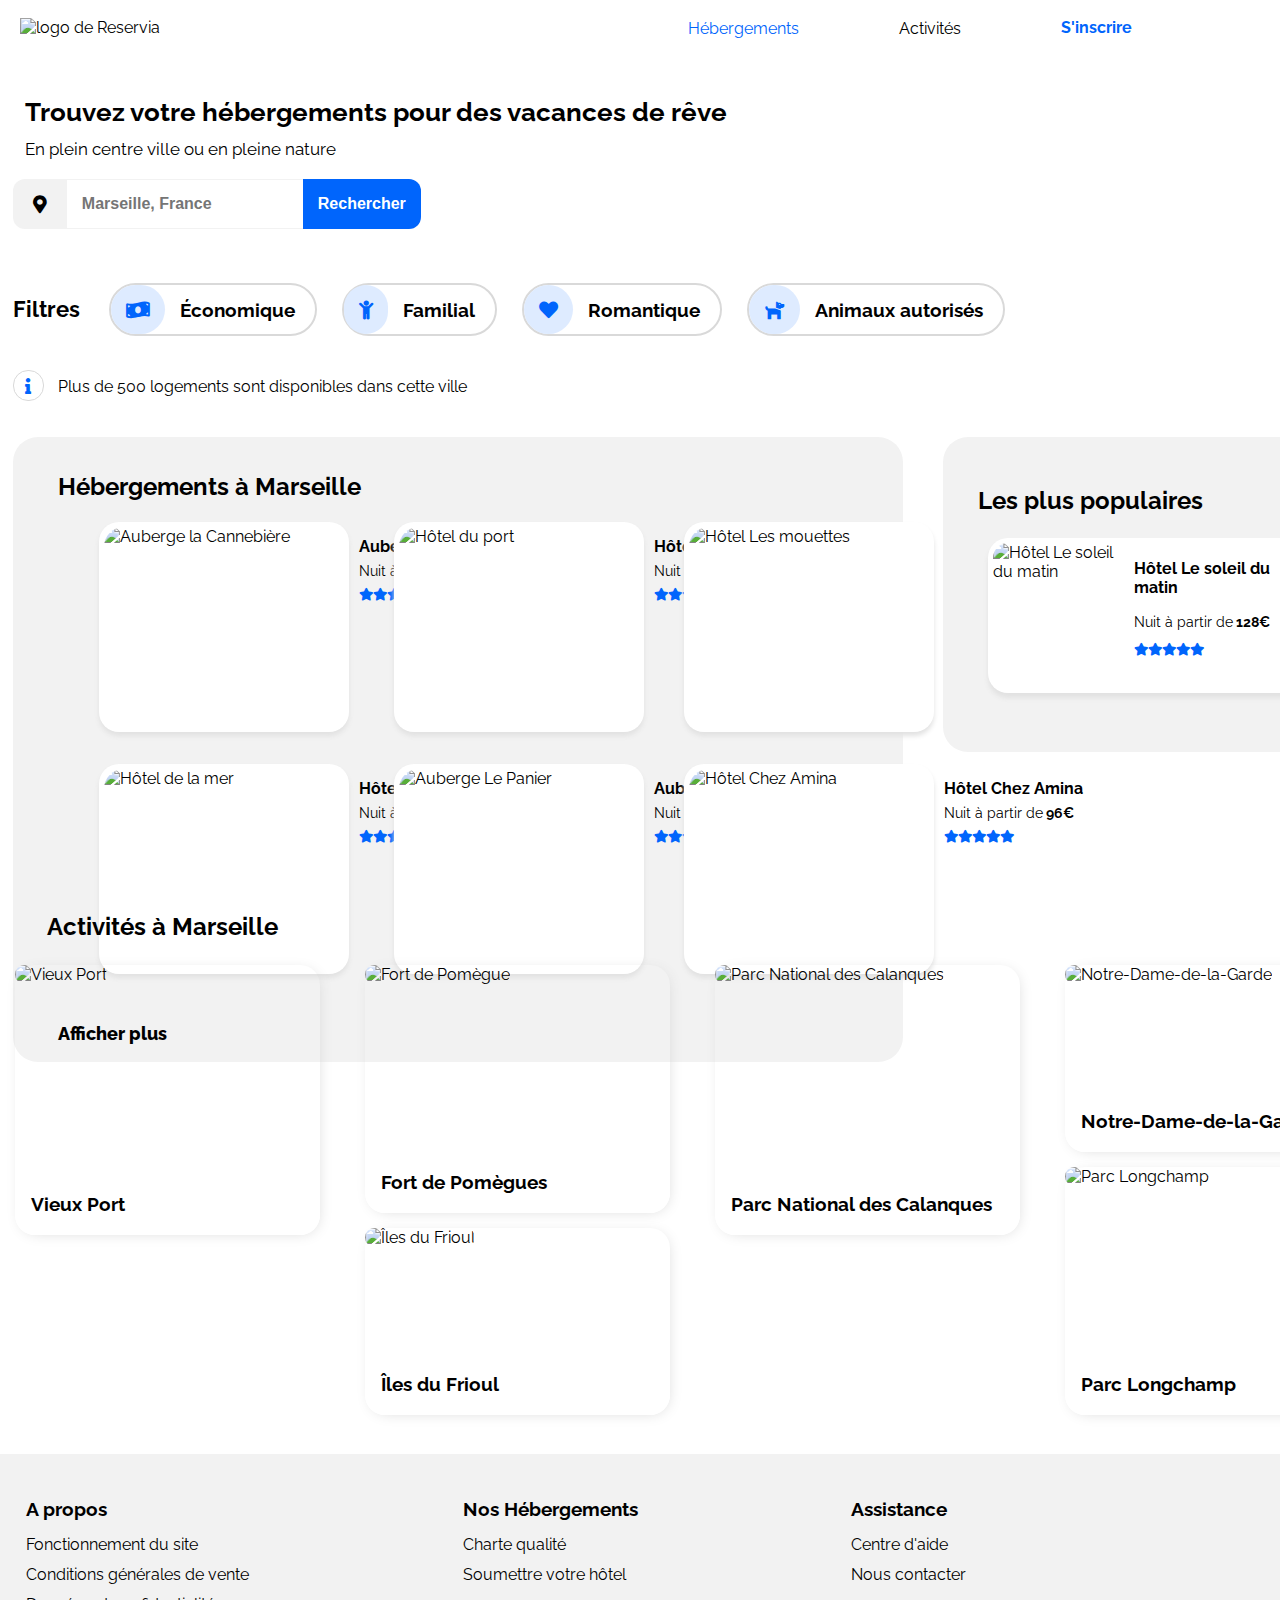
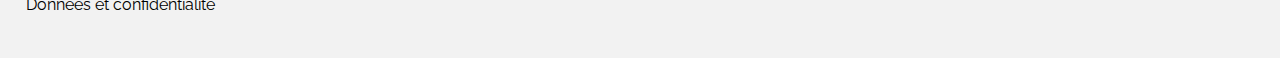
==== Index.html @ 490b12a8 "html_css_session" ====
<!DOCTYPE html>
<html lang="fr">

<head>
    <meta charset="UTF-8">
    <meta http-equiv="X-UA-Compatible" content="IE=edge">
    <meta name="viewport" content="width=device-width, initial-scale=1.0">
    <title>Reservia</title>

    <!-- Style CSS -->
    <link rel="stylesheet" href="https://cdnjs.cloudflare.com/ajax/libs/font-awesome/5.15.3/css/all.min.css">
    <link type="text/css" rel="stylesheet" href="styles.css">
    
    <!-- Fonts -->
    <link rel="preconnect" href="https://fonts.googleapis.com">
    <link href="https://fonts.googleapis.com/css2?family=Raleway:wght@400;500;600;700;800&display=swap" rel="stylesheet">

</head>

<body>
    <div class="container">

        <!-- Header -->
        <header>
            <nav class="navigation">
            <a href="index.html" id="logo"><img src="images/logo/Reservia.svg" alt="logo de Reservia" class="logo"></a>
                <ul>
                    <li class="nav_link active_link" id="nav_link_accomodation">
                        <div class="line_effect"></div>
                        <a href="#accomodation_marseille">Hébergements</a></li>
                    <li class="nav_link" id="nav_link_activities">
                        <div class="line_effect"></div>
                        <a href="#activities_marseille">Activités</a></li>
                    <li class="nav_link" id="nav_link_sign-up"><a href="#form">S'inscrire</a></li>
                </ul>

            </nav>
        </header>

        <!-- Section 1 Searching -->
        <main>
            <section class="hero">
                <header>
                    <h1 class="title_h1">Trouvez votre hébergements pour des vacances de rêve</h1>
                    <p class="subtitle">En plein centre ville ou en pleine nature</p>       <!-- Reservia motto -->
                </header>

                <form class="search_box">
                    <i class="fas fa-map-marker-alt" id="icon_location"></i>
                    <input type="text" placeholder="Marseille, France" class="search_bar">      <!-- location search -->
                    <button class="search_button" id="search_button">Rechercher</button>
                    <button class="search_button searchIcon fas fa-search" id="icon_glass"></button>
                </form>

                <section class="filters">
                    <h3 class="title_h3">Filtres</h3>
                    <ul class="filters_ul">
                        <li class="filters_button"><i class="fas fa-money-bill-wave icon_filter"></i> Économique</li>
                        <li class="filters_button"><i class="fas fa-child icon_filter"></i> Familial</li>           <!-- selection filters-->
                        <li class="filters_button"><i class="fas fa-heart icon_filter"></i> Romantique</li>
                        <li class="filters_button"><i class="fas fa-dog icon_filter"></i> Animaux autorisés</li>
                    </ul>
                </section>

                <footer class="info">
                    <i class="fas fa-info"></i>
                    <p>Plus de 500 logements sont disponibles dans cette ville</p>
                </footer>

            </section>


            <!-- Section 2 Accomodation -->
            <div class="blocs" id="blocs">
                <section class="bloc_accomodation" id="accomodation_marseille">
                    <h2 class="h2_housing_marseille">Hébergements à Marseille</h2>       <!-- bloc accomodation -->
                    <ul class="housing_marseille">

                        <li>
                            <a href="#hotel_1">
                                <figure class="items_marseille">
                                    <img src="images/hebergements/4_small/marcus-loke-WQJvWU_HZFo-unsplash.jpg" alt="Auberge la Cannebière" class="items_marseille_img" id="hotel_1">
                                    <figcaption class="items_text">
                                        <h3 class="hotel_name">Auberge la Cannebière</h3>                           <!-- hotel sample 1 -->
                                        <p class="hotel_price">Nuit à partir de<span class="price"> 25€</span></p>
                                        <p class="ratings">
                                            <i class="fas fa-star"></i>
                                            <i class="fas fa-star"></i>
                                            <i class="fas fa-star"></i>                                 <!-- rating stars-->
                                            <i class="fas fa-star"></i>
                                            <i class="fas fa-star icon_empty"></i>
                                        </p>
                                    </figcaption>
                                </figure>
                            </a>
                        </li>

                        <li>
                            <a href="#hotel_2">
                                <figure class="items_marseille">
                                    <img src="images/hebergements/4_small/fred-kleber-gTbaxaVLvsg-unsplash.jpg" alt="Hôtel du port" class="items_marseille_img" id="hotel_2">
                                    <figcaption class="items_text">
                                        <h3 class="hotel_name">Hôtel du port</h3>                           <!-- hotel sample 2 -->
                                        <p class="hotel_price">Nuit à partir de<span class="price"> 52€</span></p>
                                        <p class="ratings">
                                            <i class="fas fa-star"></i>
                                            <i class="fas fa-star"></i>
                                            <i class="fas fa-star"></i>                                 <!-- rating stars-->
                                            <i class="fas fa-star"></i>
                                            <i class="fas fa-star"></i>
                                        </p>
                                    </figcaption>
                                </figure>
                            </a>
                        </li>

                        <li>
                            <a href="#hotel_3">
                                <figure class="items_marseille">
                                    <img src="images/hebergements/4_small/reisetopia-B8WIgxA_PFU-unsplash.jpg" alt="Hôtel Les mouettes" class="items_marseille_img" id="hotel_3">
                                    <figcaption class="items_text">
                                        <h3 class="hotel_name">Hôtel Les mouettes</h3>                           <!-- hotel sample 3 -->
                                        <p class="hotel_price">Nuit à partir de<span class="price"> 76€</span></p>
                                        <p class="ratings">
                                            <i class="fas fa-star"></i>
                                            <i class="fas fa-star"></i>
                                            <i class="fas fa-star"></i>                                 <!-- rating stars-->
                                            <i class="fas fa-star"></i>
                                            <i class="fas fa-star icon_empty"></i>
                                        </p>
                                    </figcaption>
                                </figure>
                            </a>
                        </li>

                        <li>
                            <a href="#hotel_4">
                                <figure class="items_marseille">
                                    <img src="images/hebergements/4_small/annie-spratt-Eg1qcIitAuA-unsplash.jpg" alt="Hôtel de la mer" class="items_marseille_img" id="hotel_4">
                                    <figcaption class="items_text">
                                        <h3 class="hotel_name">Hôtel de la mer</h3>                           <!-- hotel sample 4 -->
                                        <p class="hotel_price">Nuit à partir de<span class="price"> 46€</span></p>
                                        <p class="ratings">
                                            <i class="fas fa-star"></i>
                                            <i class="fas fa-star"></i>
                                            <i class="fas fa-star"></i>                                 <!-- rating stars-->
                                            <i class="fas fa-star icon_empty"></i>
                                            <i class="fas fa-star icon_empty"></i>
                                        </p>
                                    </figcaption>
                                </figure>
                            </a>
                        </li>

                        <li>
                            <a href="#hotel_5">
                                <figure class="items_marseille">
                                    <img src="images/hebergements/4_small/nicate-lee-kT-ZyaiwBe0-unsplash.jpg" alt="Auberge Le Panier" class="items_marseille_img" id="hotel_5">
                                    <figcaption class="items_text">
                                        <h3 class="hotel_name">Auberge Le Panier</h3>                           <!-- hotel sample 5 -->
                                        <p class="hotel_price">Nuit à partir de<span class="price"> 23€</span></p>
                                        <p class="ratings">
                                            <i class="fas fa-star"></i>
                                            <i class="fas fa-star"></i>
                                            <i class="fas fa-star"></i>                                 <!-- rating stars-->
                                            <i class="fas fa-star"></i>
                                            <i class="fas fa-star icon_empty"></i>
                                        </p>
                                    </figcaption>
                                </figure>
                            </a>
                        </li>

                        <li>
                            <a href="#hotel_6">
                                <figure class="items_marseille">
                                    <img src="images/hebergements/4_small/febrian-zakaria-M6S1WvfW68A-unsplash.jpg" alt="Hôtel Chez Amina" class="items_marseille_img" id="hotel_6">
                                    <figcaption class="items_text">
                                        <h3 class="hotel_name">Hôtel Chez Amina</h3>                           <!-- hotel sample 6 -->
                                        <p class="hotel_price">Nuit à partir de<span class="price"> 96€</span></p>
                                        <p class="ratings">
                                            <i class="fas fa-star"></i>
                                            <i class="fas fa-star"></i>
                                            <i class="fas fa-star"></i>                                 <!-- rating stars-->
                                            <i class="fas fa-star"></i>
                                            <i class="fas fa-star"></i>
                                        </p>
                                    </figcaption>
                                </figure>
                            </a>
                        </li>
                    </ul>
                    <p class="show_more"><a href="#accomodations_page">Afficher plus</a></p>
                </section>

                <aside class="bloc_most_popular">
                    <section class="most-populars">
                    <header class="title-h2_icon">                          <!-- bloc most popular -->
                        <h2>Les plus populaires</h2>
                        <i class="fas fa-chart-line"></i>
                    </header>
                    <ul>
                        <li>
                            <a href="#">
                                <figure class="most_popular">
                                    <img src="images/hebergements/4_small/emile-guillemot-Bj_rcSC5XfE-unsplash.jpg" alt="Hôtel Le soleil du matin" class="most_popular_img">
                                    <figcaption>
                                        <h3 class="hotel_name">Hôtel Le soleil du matin</h3>                <!-- hotel popular 1 -->
                                        <p class="hotel_price">Nuit à partir de<span class="price"> 128€</span></p>
                                        <p class="ratings">
                                            <i class="fas fa-star"></i>
                                            <i class="fas fa-star"></i>
                                            <i class="fas fa-star"></i>                 <!-- rating stars-->
                                            <i class="fas fa-star"></i>
                                            <i class="fas fa-star"></i>
                                        </p>
                                    </figcaption>
                                </figure>
                            </a>
                        </li>

                        <li>
                            <a href="#">
                                <figure class="most_popular">
                                    <img src="images/hebergements/4_small/aw-creative-VGs8z60yT2c-unsplash.jpg" alt="Au coeur de l'eau Chambres d'hôtes" class="most_popular_img">
                                    <figcaption>
                                        <h3 class="hotel_name">Au coeur de l'eau<br>                        <!-- hotel popular 2 -->
                                        Chambres d'hôtes</h3>
                                        <p class="hotel_price">Nuit à partir de<span class="price"> 71€</span></p>
                                        <p class="ratings">
                                            <i class="fas fa-star"></i>
                                            <i class="fas fa-star"></i>
                                            <i class="fas fa-star"></i>                     <!-- rating stars-->
                                            <i class="fas fa-star"></i>
                                            <i class="fas fa-star icon_empty"></i>
                                        </p>
                                    </figcaption>
                                </figure>
                            </a>
                        </li>

                        <li>
                            <a href="#">
                                <figure class="most_popular">
                                    <img src="images/hebergements/4_small/febrian-zakaria-sjvU0THccQA-unsplash.jpg" alt="Hôtel Tout bleu et blanc" class="most_popular_img">
                                    <figcaption>
                                        <h3 class="hotel_name">Hôtel Tout Bleu et Blanc</h3>                       <!-- hotel popular 3 -->
                                        <p class="hotel_price">Nuit à partir de<span class="price"> 68€</span></p>
                                        <p class="ratings">
                                            <i class="fas fa-star"></i>
                                            <i class="fas fa-star"></i>
                                            <i class="fas fa-star"></i>                     <!-- rating stars-->
                                            <i class="fas fa-star"></i>
                                            <i class="fas fa-star icon_empty"></i>
                                        </p>
                                    </figcaption>
                                </figure>
                            </a>
                        </li>
                    </ul>
                </section>
                </aside>
            </div>


            <!-- Section 3 Activities -->

            <section class="activities_marseille" id="activities_marseille">
                <h2 class="title_h2" id="title_activities">Activités à Marseille</h2>               <!-- bloc activity -->
                <ul>

                    <li class="activity_1">
                        <a href="images/activites/1_xlarge/reno-laithienne-QUgJhdY5Fyk-unsplash.jpg">
                            <figure class="items_activity" id="activity">                                             <!-- Marseille activity 1-->
                                <img src="images/activites/3_medium/reno-laithienne-QUgJhdY5Fyk-unsplash.jpg" alt="Vieux Port" class="activity_img">
                                <figcaption>
                                    <h3 class="title_activity">Vieux Port</h3>
                                </figcaption>
                            </figure>
                        </a>
                    </li>

                    <li class="activity_2">
                        <a href="images/activites/1_xlarge/paul-hermann-QFTrLdQIRhI-unsplash.jpg">
                            <figure class="items_activity" id="activity">                                             <!-- Marseille activity 2-->
                                <img src="images/activites/4_small/paul-hermann-QFTrLdQIRhI-unsplash.jpg" alt="Fort de Pomègue" class="activity_img">
                                <figcaption>
                                    <h3 class="title_activity">Fort de Pomègues</h3>
                                </figcaption>
                            </figure>
                        </a>
                    </li>

                    <li class="activity_3">
                        <a href="images/activites/1_xlarge/kevin-hikari-rV_Qd1l-VXg-unsplash.jpg">
                            <figure class="items_activity" id="activity">                                             <!-- Marseille activity 3-->
                                <img src="images/activites/4_small/kevin-hikari-rV_Qd1l-VXg-unsplash.jpg" alt="Îles du Frioul" class="activity_img">
                                <figcaption>
                                    <h3 class="title_activity">Îles du Frioul</h3>
                                </figcaption>
                            </figure>
                        </a>
                    </li>

                    <li class="activity_4">
                        <a href="images/activites/1_xlarge/kilyan-sockalingum-NR8-cBCN3aI-unsplash.jpg">
                            <figure class="items_activity" id="activity">                                             <!-- Marseille activity 4-->
                                <img src="images/activites/3_medium/kilyan-sockalingum-NR8-cBCN3aI-unsplash.jpg" alt="Parc National des Calanques" class="activity_img">
                                <figcaption>
                                    <h3 class="title_activity">Parc National des Calanques</h3>
                                </figcaption>
                            </figure>
                        </a>
                    </li>

                    <li class="activity_5">
                        <a href="images/activites/1_xlarge/florian-wehde-xW9e8gdotxI-unsplash.jpg">
                            <figure class="items_activity" id="activity">                                             <!-- Marseille activity 5-->
                                <img src="images/activites/4_small/florian-wehde-xW9e8gdotxI-unsplash.jpg" alt="Notre-Dame-de-la-Garde" class="activity_img">
                                <figcaption>
                                    <h3 class="title_activity">Notre-Dame-de-la-Garde</h3>
                                </figcaption>
                            </figure>
                        </a>
                    </li>

                    <li class="activity_6">
                        <a href="images/activites/1_xlarge/lena-paulin-wH2-EJoDcV0-unsplash.jpg">
                            <figure class="items_activity" id="activity">                                             <!-- Marseille activity 6-->
                                <img src="images/activites/4_small/lena-paulin-wH2-EJoDcV0-unsplash.jpg" alt="Parc Longchamp" class="activity_img">
                                <figcaption>
                                    <h3 class="title_activity">Parc Longchamp</h3>
                                </figcaption>
                            </figure>
                        </a>
                    </li>
                </ul>
            </section>
        </main>
    </div>

    <!-- Footer -->
    <footer class="footer">
        <div class="bloc_footer">
            <section class="about">
                <h3>A propos</h3>
                <p><a href="#" class="foot_link">Fonctionnement du site</a></p>
                <p><a href="#" class="foot_link">Conditions générales de vente</a></p>
                <p><a href="#" class="foot_link">Données et confidentialité</a></p>
            </section>

            <section class="housings">
                <h3>Nos Hébergements</h3>
                <p><a href="#" class="foot_link">Charte qualité</a></p>
                <p><a href="#" class="foot_link">Soumettre votre hôtel</a></p>
            </section>

            <section class="assistance">
                <h3>Assistance</h3>
                <p><a href="#" class="foot_link">Centre d'aide</a></p>
                <p><a href="#" class="foot_link">Nous contacter</a></p>
            </section>
        </div>
    </footer>
</body>

</html>
---- styles.css ----
/* Main element */ 
@import "media-queries.css";

body{
    font-family: 'Raleway', sans-serif;
    margin: 0;
    text-align: left;
    width: 100vw;
    height: 100vh;
    display: flex;
    flex-direction: column;
}

.container{
    min-width: (98%, 1440px);
    margin: auto;
}

.header .main{
    padding: 1rem 0;
}

a{
    text-decoration: none;
    color: initial;
}

h1 h2 h3{
    font-family: 'Raleway', sans-serif;
    font-weight: bold;
}

ul{
    list-style-type: none;
}

.fas{
    color: #0065fc;
}

.icon_empty{
    color: #d9d9d9;
}

.price{
    font-weight: 700;
}

#icon_glass{
    display: none;
}

/* Header */
header{
    width: 98%;
    max-width: 1440px;
    min-width: 375px;
    margin: auto;
}
.navigation{
    display: grid;
    justify-content: center;
    align-items: center;
    grid-template-columns: 10fr 1fr 1fr 1fr;
    grid-template-areas: "logo accomodation activities sign-up";
}
#logo{
    margin-left: -20px;
}

.navigation ul{
    display: flex;
    justify-content: center;
    align-items: center;
    flex-direction: row;
}

.nav_link .line_effect{
    width: 100%;
    height: 3px;
    background: white;
}
  
ul #nav_link_accomodation > .line_effect {
    color: #0065fc;
}
  
.nav_link #nav_link_activities:hover > .line-effect {
    background: #0065fc;
}

#nav_link_sign-up a {
    color: #0065fc;
}
.navigation a {
    color: black;
    text-decoration: none;
    padding: 15px;
    margin-left: 70px;
}

.navigation a:visited {
    color: #0065fc;
}

.navigation img{
    grid-area: logo;
}
.nav_link a:hover{
    border-top: 3px solid #0065fc;
}

.nav_link #nav_link_accomodation{
    grid-area: accomodation;
}

#nav_link_accomodation a{
    color: #0065fc;
}
.navigation #nav_link_activities{
    grid-area: activities;
}

#nav_link_activities a{
    color: black;
}
#nav_link_activities a:hover{
    color: #0065fc;
}

#nav_link_sign-up{
    grid-area: sign-up;
    color: #0065fc;
    font-weight: 700;
}

.navigation .active_link{
    color: #0065fc;
}

/*-- Section 1 --*/

.title_h1{
    font-size: 26px;
    margin-left: auto;
    margin-top: 3.5%;
    margin-bottom: -5px;
}

.subtitle{
    font-size: 17px;
    margin-bottom: 20px;
}

/*----- Search line -----*/
.search_box{
    display: inline-flex;
    flex-direction: row;
    text-align: center;
    margin-bottom: 28px;
}

#icon_location{
    display: flex;
    align-items: center;
    height: auto;
    background-color: #f2f2f2;
    border-radius: 12px 0 0 12px;
}

.fa-map-marker-alt{
    font-size: 18px;
    padding-left: 20px;
    padding-right: 20px;
    color: #000;
}

.search_box{
    height: 50px;
    width: 250px;
    border: none;
}

.search_bar{
    border: none;
    padding-left: 15px;
    font-size: 16px;
    font-weight: 600;
    border-top: solid 1px #f2f2f2;
    border-bottom: solid 1px #f2f2f2;
}

#search_button{
    border: none;
    border-radius: 0 12px 12px 0;
    background-color: #0065fc;
    color: white;
    font-weight: 700;
    font-size: 16px;
    padding: 15px;
    cursor: pointer;
}

#search_button:hover{
    background-color: #002e74;
    transition: 0.2s;
}

/*----- Filter line -----*/
.filters h3{
    font-size: 22px;
    display: inline;
}

.filters_ul{
    display: inline-flex;
    flex-flow: row wrap;
    padding: 0;
    list-style-type: none;
}

.filters ul li{
    display: inline-flex;
    margin-left: 25px;
    font-size: 19px;
    font-weight: 700;
    align-items: center;
    border: solid 2px #d9d9d9;
    padding: 0 20px 0 0;
    margin-top: 10px;
    border-radius: 100px;
}

.filters ul li:hover {
    cursor: pointer;
    background: #0065fc;
    color: white;
    transition: 0.50s ease-out;
}

.icon_filter{
    background: #deebff;
    color: #0065fc;
    padding: 15px;
    border-radius: 200px;
    margin-right: 15px;
}

/*----- Info line -----*/
.info{
    margin-top: 9px;
}

.fa-info{
    background: white;
    color: #0065fc;
    size: 3px;
    padding: 7px; 
    text-align: center; 
    border: solid 1px #d9d9d9;   
    width: 15px;
    height: 15px;
    border-radius: 15px;   
}

.info p{
    display: inline-flex;
    margin-left: 10px;
}

/*-- Section 2 --*/
.blocs{
    display: inline-flex;
    margin-top: 25px;
    max-width: 1440px;
}

/*----- Accomodation -----*/

.bloc_accomodation{
    display: grid;
    background: #f2f2f2;
    border-radius: 25px;
    padding: 0 5px;
    width: 880px;
    min-width: 375px;
    height: 625px;
    
}

.bloc_accomodation .h2_housing_marseille{
    display: inline-flex;
    width: 100%;
    padding-top: 15px;
    margin-left: 40px;
}

.housing_marseille{
    width: 880px;
    display: grid;
    grid-template-columns: 295px 290px 295px;
    grid-template-rows: 1fr 1fr;
    align-items: center;
    margin-top: -15px;
}

.items_marseille{
    display: flex;
    flex-direction: column;
    border: solid 5px transparent;
    border-radius: 20px;
    background: white;
    box-shadow: 0px 4px 5px 0 #e2e2e2;
    width: 240px;
    height: 200px; 
    margin-left: -15px; 
}

.items_marseille:hover{
    cursor: pointer;
    transform: scale(1.02);
    transition: ease 0.3s;
}

.items_marseille > .items_marseille_img{
    width: 240px;
    height: 115px;
    background-size: 100% 100%;
    border-radius: 20px 20px 0 0;
}

.items_marseille img{
    width: 100%;
    height: 115px;
    background-size: 100% 100%;
    border-radius: 20px 20px 0 0;
    object-fit: cover;
}
.items_text{
    line-height: 8px;
    padding-left: 15px;
    padding-bottom: 8px;
}
.hotel_name{
    font-size: 1.0em;
}

.hotel_price{
    font-size: 0.9em;
}

.ratings{
    display: flex;
    font-size: 80%;
}

.show_more{
    font-size: 1.1em;
    font-weight: 800;
    padding-left: 40px;
}

/*----- Most popular -----*/
.bloc_most_popular{
    background: #f2f2f2;
    border-radius: 25px;
    display: flex;
    justify-content: center;
    flex-direction: column;
    padding: 0 15px; 
    width: 425px;
    min-width: 370px;
    height: 625px;
    margin-left: 40px;
}
.bloc_most_popular .title-h2_icon{
    display: inline-flex;
    align-items: center;
    justify-content: space-between;
    width: 90%;
    margin-left: 20px;
    margin-top: 25px;
    line-height: 2px;
}

.fa-chart-line{
    color: black;
    font-size: 140%;
    display: inline-flex;

}
.most-populars{
    display: flex;
    flex-direction: column;
    justify-content: space-evenly;
}

.most_popular{
    display: inline-flex;
    flex-direction: row;
    align-content: center;
    border: solid 5px transparent;
    border-radius: 20px;
    background: white;
    width: 345px;
    height: 145px;
    box-shadow: 0px 5px 5px 0 #e2e2e2;
    margin: auto 25px 25px -10px;
}

.most_popular:hover{
    cursor: pointer;
    transform: scale(1.02);
    transition: ease 0.3s;
}

.most_popular > .most_popular_img{
    width: 128px;
    height: 145px;
    background-size: 100% 100%;
    border-radius: 15px 0 0 15px;
}

.most_popular img{
    width: 100%;
    height: 135px;
    background-size: 100% 100%;
    border-radius: 15px 0 0 15px;
    object-fit: cover;
}

.most_popular p{
    margin-left: 15px; 
}

.most_popular h3{
    padding-left: 15px;
    margin-right: 22px;
}


/*-- Activities --*/
.activities_marseille .title_h2{
    margin-top: 50px;
    margin-bottom: 8px;
}
.activities_marseille ul{
    display: grid;
    justify-content: center;
    width: 1340px;
    height: 450px;
    margin-bottom: 55px;
    margin-top: 8px;
    margin-left: -55px;
    grid-template-columns: repeat(4, 25%);
    grid-template-rows: 3fr 0.3fr 0.3fr 0.3fr 0.3fr 3fr;
    grid-gap: 15px;
    grid-template-areas: 
    "activity_1 activity_2 activity_4 activity_5"
    "activity_1 activity_2 activity_4 activity_5"
    "activity_1 activity_2 activity_4 activity_6"
    "activity_1 activity_2 activity_4 activity_6"
    "activity_1 activity_3 activity_4 activity_6"
    "activity_1 activity_3 activity_4 activity_6";
}

.activities_marseille .items_activity{
    position: relative;
    width: 305px;
    height: 100%;
    border-radius: 20px;
    box-shadow: 2px 2px 15px -5px lightgrey;
}

.activities_marseille .items_activity:hover {
    cursor: pointer;
    transform: scale(1.05);
    transition: ease 0.5s;
}
  
.activity_img{
    object-fit: cover;
    width: 100%;
    height: 95%;
    border-radius: 20px;
    margin: 0;
    
}

.title_activity{
    position: absolute;
    width: 95%;
    font-size: 1.0;
    background-color: white;
    border-radius: 0 0 20px 20px;
    padding: 20px 0 20px 5%;
    margin: 0;
    bottom: 0;
}

.activity_1 {
    grid-area: activity_1;
  }
.activity_2 {
    grid-area: activity_2;  
  }
.activity_3 {
    grid-area: activity_3;
  }
.activity_4 {
    grid-area: activity_4;
  }
.activity_5 {
    grid-area: activity_5;
  }
.activity_6 {
    grid-area: activity_6;
  }
  

/*-- Footer --*/
.footer{
    display: flex;
    justify-content: center;
    align-items: center;
    background: #f2f2f2;
    width: 100%;
}

.bloc_footer{
    display: flex;
    justify-content: space-between;
    width: 100%;
    max-width: 1440px;
    margin-top: 25px;
    margin-bottom: 30px;
}

.foot_link:hover{
    text-decoration: underline;
}

.bloc_footer p{
    line-height: 14px;
}

.about .housings .assistance{
    display: flex;
    flex-flow: column wrap;
}

.assistance{
    margin-right: 25%;
}
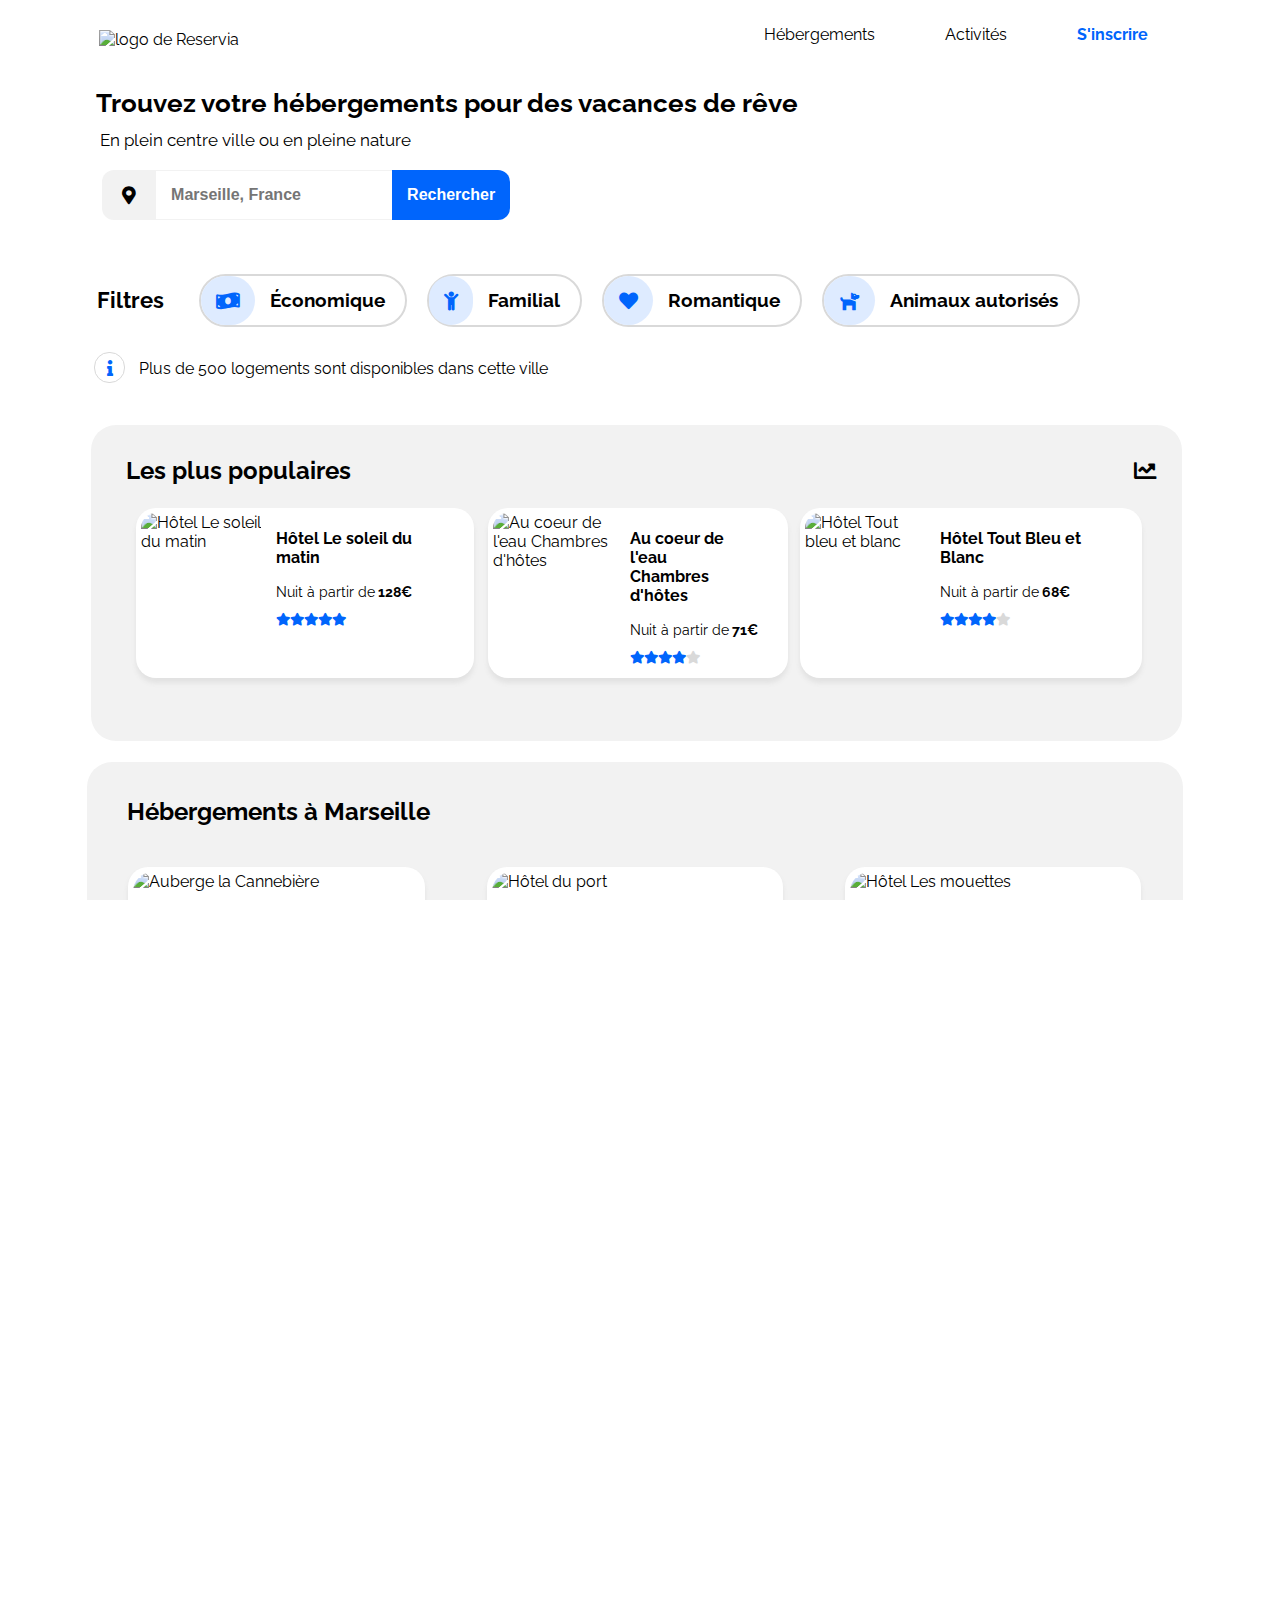
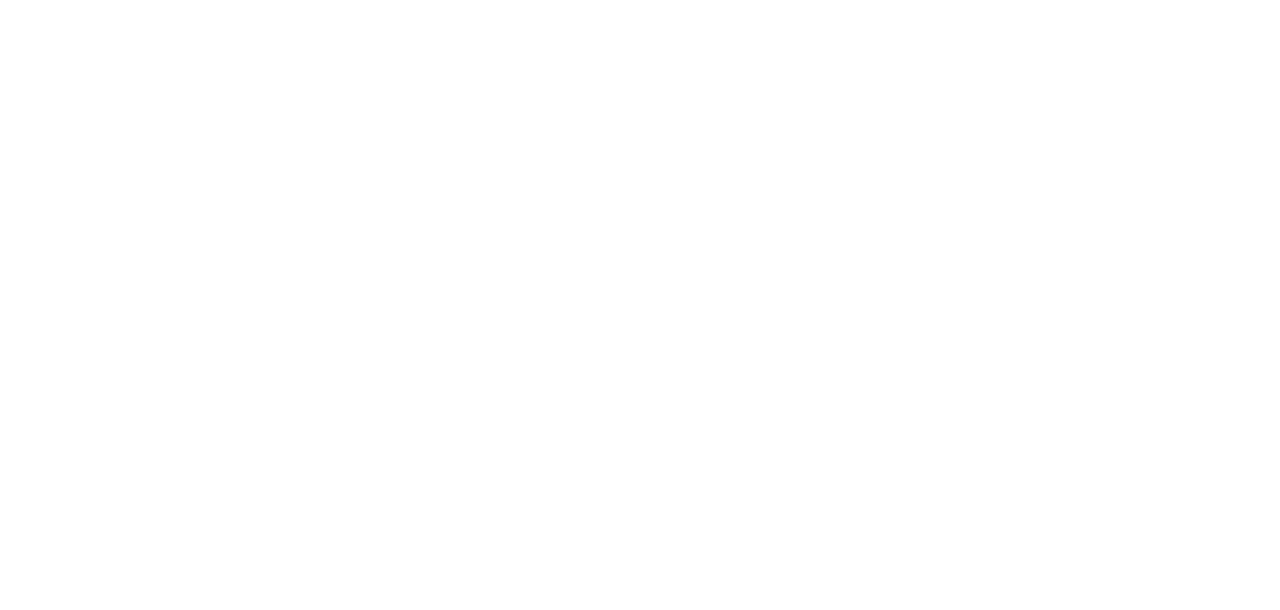
==== commit 808ace8b: "html+css_media-queries_375px" ====
--- a/Index.html
+++ b/Index.html
@@ -10,6 +10,7 @@
     <!-- Style CSS -->
     <link rel="stylesheet" href="https://cdnjs.cloudflare.com/ajax/libs/font-awesome/5.15.3/css/all.min.css">
     <link type="text/css" rel="stylesheet" href="styles.css">
+
     
     <!-- Fonts -->
     <link rel="preconnect" href="https://fonts.googleapis.com">
@@ -23,17 +24,10 @@
         <!-- Header -->
         <header>
             <nav class="navigation">
-            <a href="index.html" id="logo"><img src="images/logo/Reservia.svg" alt="logo de Reservia" class="logo"></a>
-                <ul>
-                    <li class="nav_link active_link" id="nav_link_accomodation">
-                        <div class="line_effect"></div>
-                        <a href="#accomodation_marseille">Hébergements</a></li>
-                    <li class="nav_link" id="nav_link_activities">
-                        <div class="line_effect"></div>
-                        <a href="#activities_marseille">Activités</a></li>
-                    <li class="nav_link" id="nav_link_sign-up"><a href="#form">S'inscrire</a></li>
-                </ul>
-
+                <a href="index.html" id="logo"><img src="images/logo/Reservia.svg" alt="logo de Reservia" class="logo"></a>
+                <div class="nav_link active_link" id="nav_link_accomodation"><a href="#accomodation_marseille">Hébergements</a></div>
+                <div class="nav_link" id="nav_link_activities"><a href="#activities_marseille">Activités</a></div>
+                <div class="nav_link" id="nav_link_sign-up"><a href="#form">S'inscrire</a></div>       
             </nav>
         </header>
 
@@ -199,7 +193,7 @@
                         <h2>Les plus populaires</h2>
                         <i class="fas fa-chart-line"></i>
                     </header>
-                    <ul>
+                    <ul class="most_pop">
                         <li>
                             <a href="#">
                                 <figure class="most_popular">
@@ -271,7 +265,7 @@
 
                     <li class="activity_1">
                         <a href="images/activites/1_xlarge/reno-laithienne-QUgJhdY5Fyk-unsplash.jpg">
-                            <figure class="items_activity" id="activity">                                             <!-- Marseille activity 1-->
+                            <figure class="items_activity">                                             <!-- Marseille activity 1-->
                                 <img src="images/activites/3_medium/reno-laithienne-QUgJhdY5Fyk-unsplash.jpg" alt="Vieux Port" class="activity_img">
                                 <figcaption>
                                     <h3 class="title_activity">Vieux Port</h3>
@@ -282,7 +276,7 @@
 
                     <li class="activity_2">
                         <a href="images/activites/1_xlarge/paul-hermann-QFTrLdQIRhI-unsplash.jpg">
-                            <figure class="items_activity" id="activity">                                             <!-- Marseille activity 2-->
+                            <figure class="items_activity">                                             <!-- Marseille activity 2-->
                                 <img src="images/activites/4_small/paul-hermann-QFTrLdQIRhI-unsplash.jpg" alt="Fort de Pomègue" class="activity_img">
                                 <figcaption>
                                     <h3 class="title_activity">Fort de Pomègues</h3>
@@ -293,7 +287,7 @@
 
                     <li class="activity_3">
                         <a href="images/activites/1_xlarge/kevin-hikari-rV_Qd1l-VXg-unsplash.jpg">
-                            <figure class="items_activity" id="activity">                                             <!-- Marseille activity 3-->
+                            <figure class="items_activity">                                             <!-- Marseille activity 3-->
                                 <img src="images/activites/4_small/kevin-hikari-rV_Qd1l-VXg-unsplash.jpg" alt="Îles du Frioul" class="activity_img">
                                 <figcaption>
                                     <h3 class="title_activity">Îles du Frioul</h3>
@@ -304,7 +298,7 @@
 
                     <li class="activity_4">
                         <a href="images/activites/1_xlarge/kilyan-sockalingum-NR8-cBCN3aI-unsplash.jpg">
-                            <figure class="items_activity" id="activity">                                             <!-- Marseille activity 4-->
+                            <figure class="items_activity">                                             <!-- Marseille activity 4-->
                                 <img src="images/activites/3_medium/kilyan-sockalingum-NR8-cBCN3aI-unsplash.jpg" alt="Parc National des Calanques" class="activity_img">
                                 <figcaption>
                                     <h3 class="title_activity">Parc National des Calanques</h3>
@@ -315,7 +309,7 @@
 
                     <li class="activity_5">
                         <a href="images/activites/1_xlarge/florian-wehde-xW9e8gdotxI-unsplash.jpg">
-                            <figure class="items_activity" id="activity">                                             <!-- Marseille activity 5-->
+                            <figure class="items_activity">                                             <!-- Marseille activity 5-->
                                 <img src="images/activites/4_small/florian-wehde-xW9e8gdotxI-unsplash.jpg" alt="Notre-Dame-de-la-Garde" class="activity_img">
                                 <figcaption>
                                     <h3 class="title_activity">Notre-Dame-de-la-Garde</h3>
@@ -326,7 +320,7 @@
 
                     <li class="activity_6">
                         <a href="images/activites/1_xlarge/lena-paulin-wH2-EJoDcV0-unsplash.jpg">
-                            <figure class="items_activity" id="activity">                                             <!-- Marseille activity 6-->
+                            <figure class="items_activity">                                             <!-- Marseille activity 6-->
                                 <img src="images/activites/4_small/lena-paulin-wH2-EJoDcV0-unsplash.jpg" alt="Parc Longchamp" class="activity_img">
                                 <figcaption>
                                     <h3 class="title_activity">Parc Longchamp</h3>
--- a/styles.css
+++ b/styles.css
@@ -1,23 +1,21 @@
 /* Main element */ 
-@import "media-queries.css";
-
 body{
     font-family: 'Raleway', sans-serif;
-    margin: 0;
+    margin:  0;
+    padding: 0;
     text-align: left;
     width: 100vw;
     height: 100vh;
     display: flex;
     flex-direction: column;
 }
+html, body {
+    max-width: 100%;
+    overflow-x: hidden;
+}
 
 .container{
-    min-width: (98%, 1440px);
     margin: auto;
-}
-
-.header .main{
-    padding: 1rem 0;
 }
 
 a{
@@ -30,7 +28,7 @@
     font-weight: bold;
 }
 
-ul{
+ul {
     list-style-type: none;
 }
 
@@ -55,83 +53,70 @@
     width: 98%;
     max-width: 1440px;
     min-width: 375px;
-    margin: auto;
-}
+    margin: auto auto auto 1.5em;
+}
+
 .navigation{
-    display: grid;
-    justify-content: center;
+    display: flex;
+    justify-content: space-between;
     align-items: center;
-    grid-template-columns: 10fr 1fr 1fr 1fr;
-    grid-template-areas: "logo accomodation activities sign-up";
-}
+}
+
+.navigation #nav_link_sign-up{
+    color: #0065fc;
+    font-weight: 700;
+}
+
 #logo{
-    margin-left: -20px;
-}
-
-.navigation ul{
     display: flex;
-    justify-content: center;
-    align-items: center;
-    flex-direction: row;
-}
-
-.nav_link .line_effect{
+    width: 65%;
+    margin-left: -3%; 
+    padding-top: 30px; 
+    padding-bottom: 0;
+}
+.nav_link{
+    padding-top: 20px;
+}
+.nav_link a{
     width: 100%;
     height: 3px;
     background: white;
 }
   
-ul #nav_link_accomodation > .line_effect {
+#nav_link_accomodation{
     color: #0065fc;
 }
   
-.nav_link #nav_link_activities:hover > .line-effect {
+.nav_link #nav_link_activities:hover{
     background: #0065fc;
 }
 
 #nav_link_sign-up a {
     color: #0065fc;
+    border: none;
 }
 .navigation a {
     color: black;
     text-decoration: none;
-    padding: 15px;
-    margin-left: 70px;
-}
-
+    padding: 35px;
+   
+}
+.navigation #nav_link_accomodation a:hover, #nav_link_activities a:hover{
+    color: #0065fc;
+}
 .navigation a:visited {
     color: #0065fc;
 }
 
-.navigation img{
-    grid-area: logo;
-}
 .nav_link a:hover{
     border-top: 3px solid #0065fc;
 }
 
-.nav_link #nav_link_accomodation{
-    grid-area: accomodation;
-}
-
-#nav_link_accomodation a{
+#nav_link_activities, #nav_link_accomodation a{
+    color: black;
+}
+#nav_link_activities #nav_link_accomodation a:hover{
     color: #0065fc;
-}
-.navigation #nav_link_activities{
-    grid-area: activities;
-}
-
-#nav_link_activities a{
-    color: black;
-}
-#nav_link_activities a:hover{
-    color: #0065fc;
-}
-
-#nav_link_sign-up{
-    grid-area: sign-up;
-    color: #0065fc;
-    font-weight: 700;
 }
 
 .navigation .active_link{
@@ -142,7 +127,7 @@
 
 .title_h1{
     font-size: 26px;
-    margin-left: auto;
+    margin-left: -0.5em;
     margin-top: 3.5%;
     margin-bottom: -5px;
 }
@@ -150,6 +135,7 @@
 .subtitle{
     font-size: 17px;
     margin-bottom: 20px;
+    margin-left: -0.5em;
 }
 
 /*----- Search line -----*/
@@ -157,7 +143,8 @@
     display: inline-flex;
     flex-direction: row;
     text-align: center;
-    margin-bottom: 28px;
+    margin: auto 0 28px 1em;
+
 }
 
 #icon_location{
@@ -210,18 +197,19 @@
 .filters h3{
     font-size: 22px;
     display: inline;
+    margin-left: 0.5em;
 }
 
 .filters_ul{
     display: inline-flex;
     flex-flow: row wrap;
-    padding: 0;
+    padding-left: 0.7em;
     list-style-type: none;
 }
 
 .filters ul li{
     display: inline-flex;
-    margin-left: 25px;
+    margin-left: 20px;
     font-size: 19px;
     font-weight: 700;
     align-items: center;
@@ -248,7 +236,7 @@
 
 /*----- Info line -----*/
 .info{
-    margin-top: 9px;
+    margin: 9px 0 0 0.5em;
 }
 
 .fa-info{
@@ -264,7 +252,7 @@
 }
 
 .info p{
-    display: inline-flex;
+    display: inline;
     margin-left: 10px;
 }
 
@@ -281,8 +269,7 @@
     display: grid;
     background: #f2f2f2;
     border-radius: 25px;
-    padding: 0 5px;
-    width: 880px;
+    width: 65%;
     min-width: 375px;
     height: 625px;
     
@@ -298,7 +285,7 @@
 .housing_marseille{
     width: 880px;
     display: grid;
-    grid-template-columns: 295px 290px 295px;
+    grid-template-columns: 1fr 1fr 1fr;
     grid-template-rows: 1fr 1fr;
     align-items: center;
     margin-top: -15px;
@@ -362,16 +349,13 @@
 
 /*----- Most popular -----*/
 .bloc_most_popular{
+    display: flex;
     background: #f2f2f2;
     border-radius: 25px;
-    display: flex;
     justify-content: center;
-    flex-direction: column;
     padding: 0 15px; 
-    width: 425px;
-    min-width: 370px;
     height: 625px;
-    margin-left: 40px;
+    margin-left: 2.4%;
 }
 .bloc_most_popular .title-h2_icon{
     display: inline-flex;
@@ -387,30 +371,23 @@
     color: black;
     font-size: 140%;
     display: inline-flex;
-
-}
-.most-populars{
-    display: flex;
-    flex-direction: column;
-    justify-content: space-evenly;
 }
 
 .most_popular{
     display: inline-flex;
     flex-direction: row;
     align-content: center;
+    width: 90%;
     border: solid 5px transparent;
     border-radius: 20px;
     background: white;
-    width: 345px;
-    height: 145px;
     box-shadow: 0px 5px 5px 0 #e2e2e2;
     margin: auto 25px 25px -10px;
 }
 
 .most_popular:hover{
     cursor: pointer;
-    transform: scale(1.02);
+    transform: scale(1.05);
     transition: ease 0.3s;
 }
 
@@ -447,7 +424,7 @@
 .activities_marseille ul{
     display: grid;
     justify-content: center;
-    width: 1340px;
+    width: 1330px;
     height: 450px;
     margin-bottom: 55px;
     margin-top: 8px;
@@ -525,6 +502,7 @@
     align-items: center;
     background: #f2f2f2;
     width: 100%;
+    
 }
 
 .bloc_footer{
@@ -534,6 +512,7 @@
     max-width: 1440px;
     margin-top: 25px;
     margin-bottom: 30px;
+    padding-left: 5%;
 }
 
 .foot_link:hover{
@@ -553,3 +532,456 @@
     margin-right: 25%;
 }
 
+/* ----- Media Queries ----- */
+@media screen and (max-width: 1440px){
+    .container{
+        display: block;
+    }
+    header, .hero{
+        margin-left: 2%;
+    }
+    .navigation{
+        width: 97%;
+    }
+    #logo{
+       margin-left: -2%;
+    }
+    
+    .blocs{
+        display: grid;
+        grid-template-columns: 1fr;
+        grid-template-rows: 0.5fr 3fr;
+        row-gap: 3%;
+        grid-template-areas: 
+        "bloc_most_popular"
+        "bloc_accomodation";
+    }
+    .blocs .bloc_accomodation{
+        grid-area: bloc_accomodation;
+    }
+    .blocs .bloc_most_popular{
+        grid-area: bloc_most_popular;
+    }
+    .bloc_most_popular{
+        width: 92%;
+        height: 100%;
+        margin-top: 1.5%;
+    }
+    .most-populars .title-h2_icon{
+        width: 97%;
+    }
+    
+    .most-populars ul{
+        display: flex;
+        justify-content: space-between;
+    }
+
+    .most_popular{
+        min-width: 93%;
+        height: 80%;
+    }
+
+    .most_popular > .most_popular_img{
+        height: auto;
+    }
+    
+    .bloc_accomodation{
+      width: 95%;
+      margin-left: 1.5em;
+    }
+
+    .housing_marseille{
+        width: 98%;
+        justify-content: space-evenly;
+        margin-left: 1.5%;
+    }
+
+    .items_marseille{
+        display: flex;
+        width: 80%;
+        height: 175px;
+    }
+
+
+    .items_marseille > .items_marseille_img{
+        width: 100%;
+        height: 100px;
+        background-size: cover;
+    }
+
+    .activities_marseille{
+      width: 98%;
+      margin-top: -25rem;
+      margin-bottom: 12%;
+      padding-top: 5%;
+    }
+
+    .activities_marseille ul{
+        display: grid;
+        width: 98%;
+        grid-template-columns: 1fr 1fr 1fr;
+        grid-template-rows: 1fr 1fr;
+        grid-template-areas: 
+        "activity_1 activity_2 activity_4"
+        "activity_5 activity_3 activity_6";
+    }
+
+    .activities_marseille .items_activity{
+        display: block;
+        width: 90%;
+        height: 240px;
+    }
+
+    #title_activities{
+        margin-left: 3%;
+    }
+
+  #activity_1 {
+    grid-area: activity_1;
+  }
+  #activity_2 {
+    grid-area: activity_2;
+  }
+  #activity_3 {
+    grid-area: activity_3;
+  }
+  #activity_4 {
+    grid-area: activity_4;
+  }
+  #activity_5 {
+    grid-area: activity_5;
+  }
+  #activity_6 {
+    grid-area: activity_6;
+  }
+  .most-popular-case-img img {
+    min-width: 80px;
+  }
+
+  .bloc_footer{
+    padding-left: 3.5%;
+}
+}  
+
+@media screen and (max-width: 1200px) {
+   
+    #logo{
+        margin-left: -3%;
+    }
+  
+    .filters ul li{
+        margin-left: 12px;
+    }
+    .activities_marseille{
+        margin-bottom: 9em;
+    }
+    .footer{
+        width: 100%;
+    }
+}
+
+@media screen and (max-width: 900px) {
+    
+    #logo{
+        margin-left: -4%;
+    }
+
+    .title_h1{
+        font-size: 23px;
+    }
+    .search_box{
+        margin-left: 1%;
+    }
+    .filters_ul{
+        margin-left: -2%;
+    }
+    .bloc_accomodation{
+        height: 52%;
+        width: 96%;
+        margin-left: 1rem;
+    }
+    
+    .housing_marseille{
+        display: grid;
+        grid-template-columns: 1fr 1fr;
+        grid-template-rows: 1fr 1fr 1fr;
+        padding-left: 5%;
+    }
+
+    .items_marseille{
+        width: 90%;
+        height: auto;
+        margin-left: -25px;
+    }
+    .bloc_most_popular{
+        display: block;
+        height: 100%;
+    }
+    .most-populars .title-h2_icon{
+        width: 92%;
+    }
+    .bloc_most_popular .most-populars ul{
+        display: block; 
+    }
+
+    .most_pop li{
+        height: 150px;
+    }
+    .most-populars .most_popular_img{
+        width: 35%;
+    }
+    .activities_marseille{
+        margin-top: -49rem;
+        margin-left: 0.2rem;
+        margin-bottom: -7rem;
+    }
+     .activities_marseille ul{
+         display: grid;
+         grid-template-columns: 1fr 1fr;
+         grid-template-rows: 1fr 1fr 1fr;
+         margin: 0 10px 550px 0px;
+         grid-template-areas: 
+         "activity_1 activity_2"
+         "activity_4 activity_3"
+         "activity_5 activity_6";
+        width: 100%;
+        
+     }
+    .items_activity{
+        width: 100%;
+        margin-left: -5%;
+    }
+    .bloc_footer{
+        margin-left: 3%;
+    }
+    .housings{
+        padding-left: 5em;
+        margin-right: 4em;
+    }
+}
+
+@media screen and (max-width: 620px){
+    
+    #logo{
+        width: 45%;
+        margin-left: -5%;
+    }
+    .navigation{
+        flex-wrap: wrap;
+    }
+    #nav_link_accomodation, #nav_link_activities{
+        padding-top: 0px;
+        margin-bottom: 25px;
+    }
+    #nav_link_sign-up{
+        padding-top: 30px;
+    }
+    
+    .navigation #nav_link_activities{
+        order: 3; 
+        display: flex; 
+        width: 50%;  
+        text-align: center;
+    }
+    .navigation #nav_link_accomodation{
+        order: 2; 
+        display: flex;
+        width: 50%;  
+        text-align: center;
+    }
+   
+    .nav_link a:hover{
+        border-top: hidden;
+    }
+    #nav_link_accomodation:hover, #nav_link_activities:hover{
+        border-bottom: 3px solid #0065fc;
+    }
+
+    .title_h1{
+        font-size: 21px;
+        margin: 0 15% 0 0;
+    }
+    .subtitle{
+        margin-left: 0;
+    }
+    .search_box{
+       
+        height: 48px;
+        margin-left: 0.2em;
+        margin-top: 4%;
+    }
+    .search_bar{
+        width: 280px;
+        height: 44px;
+    }
+
+    #search_button{
+        display: none;
+    }
+    #icon_glass{
+        display: block;
+        font-size: 18px;
+        color: white;
+        background-color: #0065fc;
+        padding: 16px;
+        margin-left: -0.5em;
+        border: transparent;
+        border-radius: 15px;
+    }
+  
+    .filters ul li{
+        padding: 0 14px 0 0;
+        font-size: 16px; 
+        margin-left: 2%; 
+    }
+
+    .info{
+        display: flex;
+        align-items: top;
+        margin-top: 15px;
+    }
+    
+    .info p{
+        font-size: 1em;
+        margin: 7px -0 auto 10px;
+    }
+    .info .fa-info{
+        font-size: 80%;
+        padding: 8px;   
+        height: 10px; 
+    }
+
+    .bloc_most_popular{
+        width: 100%;
+        margin-left: -1.2rem;
+        border-radius: 0;
+    }
+    .most-populars .title-h2_icon{
+        width: 90%;
+    }
+    .most-populars ul{
+        display: flex;
+        flex-direction: column;
+        width: 90%;
+    }
+    .most-populars ul li{
+        height: 200px;
+    }
+
+    .bloc_accomodation{
+        background-color: #fff;
+        border-radius: 0;
+        margin-top: -15%;
+    }
+    .bloc_accomodation .h2_housing_marseille{
+        margin-left: -1.5%;
+    }
+    .housing_marseille{
+        display: grid;
+        width: auto;
+        grid-template-columns: 1fr;
+        grid-template-rows: repeat(6, 1fr);
+    }
+
+    .items_marseille{
+        width: 100%;
+    }
+    .housing_marseille .items_marseille_img{
+        width: 100%;
+    }
+
+    .activities_marseille{
+        width: 100%;
+        margin-left: 2%;
+        margin-top: -36rem;
+        margin-bottom: -32rem;
+    }
+    .activities_marseille ul{
+        display: grid;
+        justify-content: center;
+        width: 100%;
+        height: auto;
+        grid-template-columns: 1fr;
+        grid-template-rows: repeat(6, 1fr);
+        grid-template-areas: 
+        "activity_1"
+        "activity_2"
+        "activity_3"
+        "activity_4"
+        "activity_5"
+        "activity_6";
+    }
+    .footer{
+        width: 110%;
+    }
+    .bloc_footer{
+        display: inline-flex;
+        flex-direction: column;
+        margin-left: 5%;
+    }
+    .bloc_footer .housings{
+        padding-left: 0rem;
+    }
+}
+
+@media screen and (max-width: 440px){
+    
+    #logo{
+        margin-left: -8%;
+    }
+
+    .filters ul li{
+        padding: 0 15px 0 0;
+        font-size: 15px; 
+        margin-left: 2%;
+    }
+
+    .info p{
+        width: 80%;
+    }
+    .bloc_most_popular{
+        border-radius: 0;
+    }
+    .most-populars .title-h2_icon{
+        display: inline-flex;
+        font-size: 0.9em;
+    }
+    .most-populars h2{
+        padding-right: 31%;
+    }
+    .most_popular{
+        width: 78%;
+    }
+   
+    .bloc_accomodation{
+        margin-top: -20%;
+        margin-left: 7%;
+    }
+    .items_marseille{
+        width: 90%;
+    }
+    .show_more{
+        padding-left: 2%;
+    } 
+    .activities_marseille{
+        width: 91%;
+    }
+}
+
+@media screen and (max-width: 375px){
+    .search_box{
+        width: 88% ;
+    }
+    .most-populars ul{
+        width: 82%;
+    }
+    .items_marseille{
+        width: 85%;
+    }
+    .activities_marseille{
+        width: 86%;
+    }
+    .most-populars .title-h2_icon{
+        justify-content: left;
+    }
+}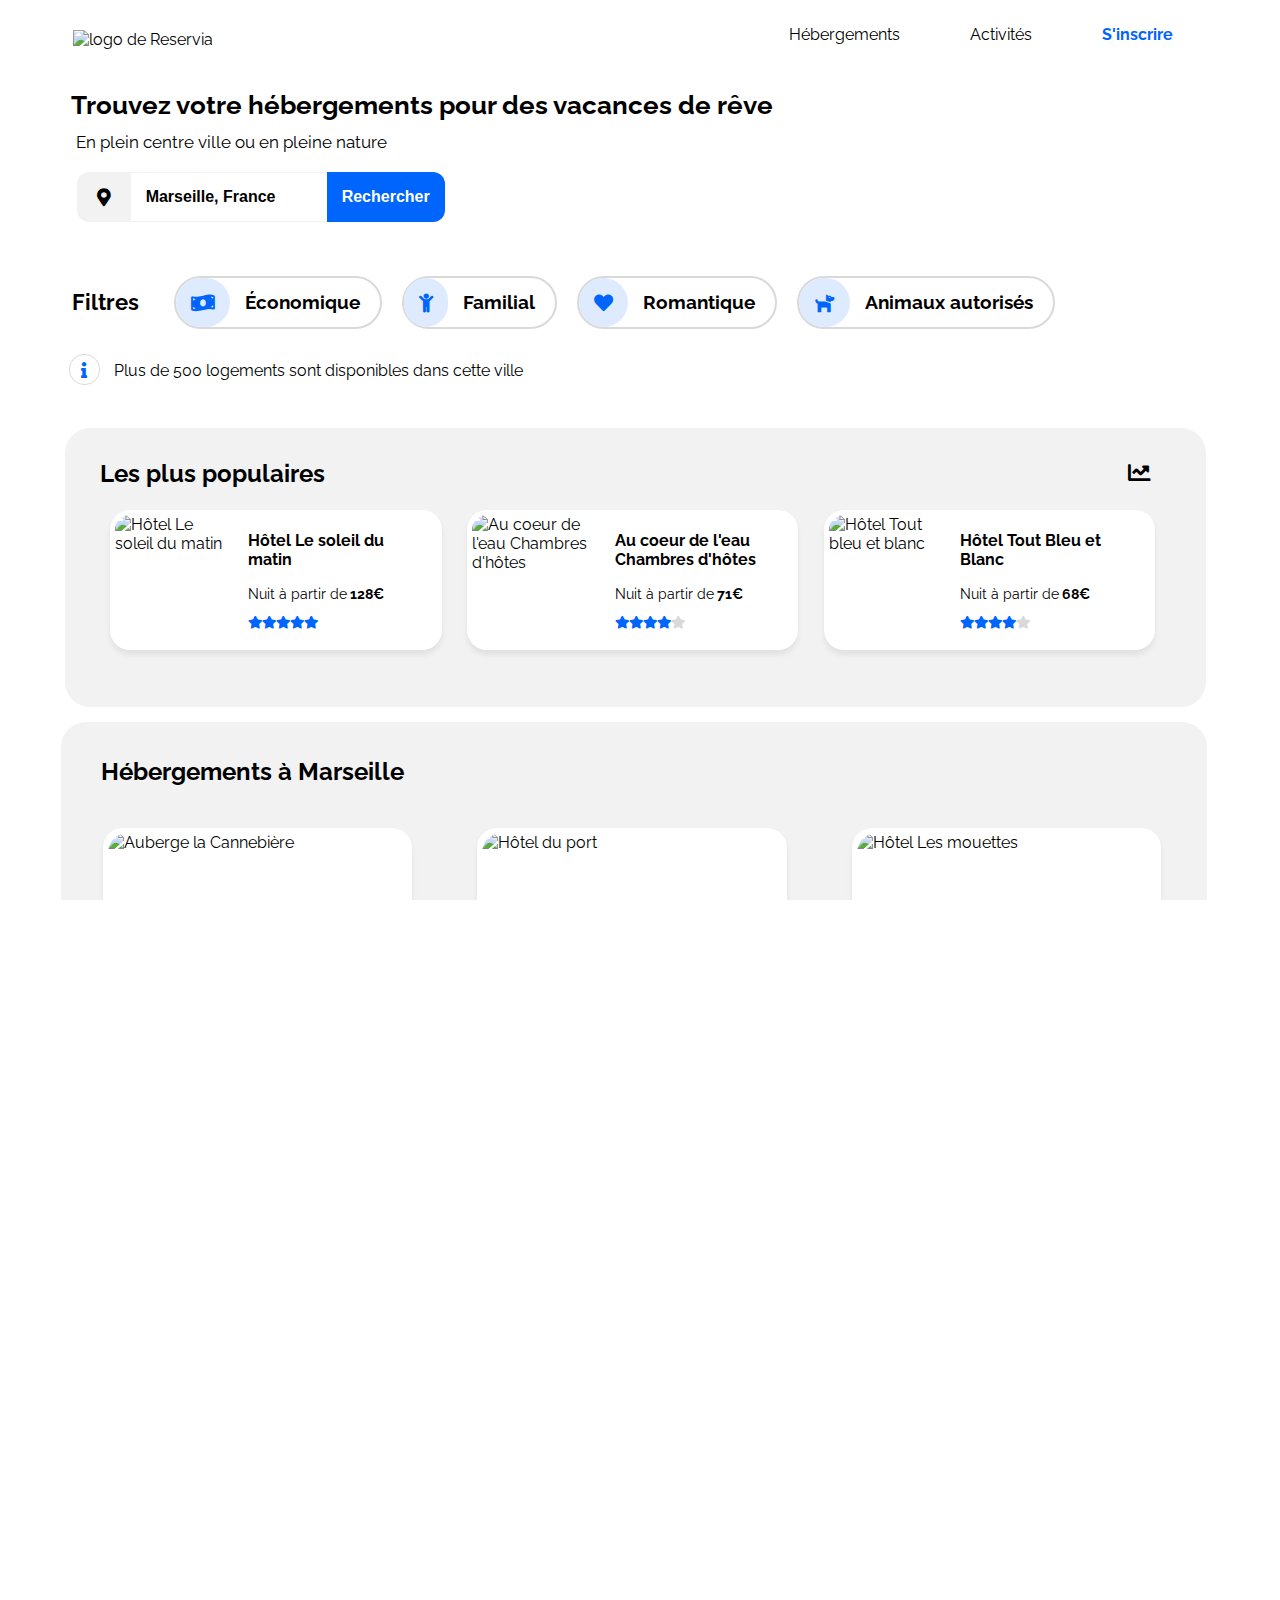
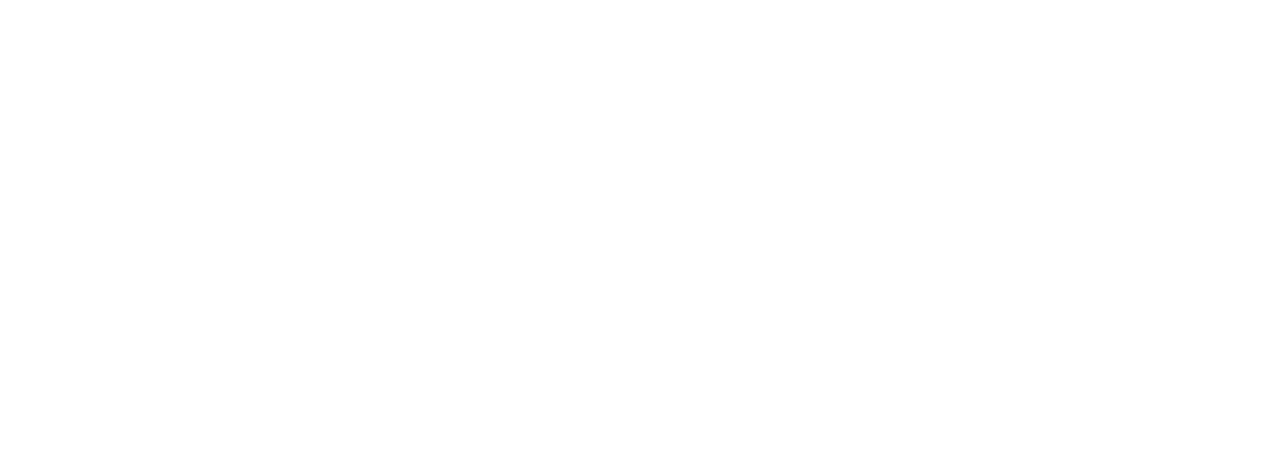
==== commit 97c9a582: "html_css_search-box-revision" ====
--- a/Index.html
+++ b/Index.html
@@ -41,7 +41,7 @@
 
                 <form class="search_box">
                     <i class="fas fa-map-marker-alt" id="icon_location"></i>
-                    <input type="text" placeholder="Marseille, France" class="search_bar">      <!-- location search -->
+                    <input type="text" value="Marseille, France" size="16" name="texte" onclick="texte.value='';" class="search_bar">      <!-- location search -->
                     <button class="search_button" id="search_button">Rechercher</button>
                     <button class="search_button searchIcon fas fa-search" id="icon_glass"></button>
                 </form>
--- a/styles.css
+++ b/styles.css
@@ -144,7 +144,6 @@
     flex-direction: row;
     text-align: center;
     margin: auto 0 28px 1em;
-
 }
 
 #icon_location{
@@ -176,7 +175,9 @@
     border-top: solid 1px #f2f2f2;
     border-bottom: solid 1px #f2f2f2;
 }
-
+input :focus{
+    border: #0065fc;
+}
 #search_button{
     border: none;
     border-radius: 0 12px 12px 0;
@@ -242,7 +243,7 @@
 .fa-info{
     background: white;
     color: #0065fc;
-    size: 3px;
+
     padding: 7px; 
     text-align: center; 
     border: solid 1px #d9d9d9;   
@@ -271,8 +272,7 @@
     border-radius: 25px;
     width: 65%;
     min-width: 375px;
-    height: 625px;
-    
+    height: 625px;  
 }
 
 .bloc_accomodation .h2_housing_marseille{
@@ -460,14 +460,13 @@
     width: 100%;
     height: 95%;
     border-radius: 20px;
-    margin: 0;
-    
+    margin: 0;    
 }
 
 .title_activity{
     position: absolute;
     width: 95%;
-    font-size: 1.0;
+    font-size: 1.0em;
     background-color: white;
     border-radius: 0 0 20px 20px;
     padding: 20px 0 20px 5%;
@@ -493,7 +492,6 @@
 .activity_6 {
     grid-area: activity_6;
   }
-  
 
 /*-- Footer --*/
 .footer{
@@ -501,8 +499,7 @@
     justify-content: center;
     align-items: center;
     background: #f2f2f2;
-    width: 100%;
-    
+    width: 100%;   
 }
 
 .bloc_footer{
@@ -562,29 +559,29 @@
     .blocs .bloc_most_popular{
         grid-area: bloc_most_popular;
     }
+
     .bloc_most_popular{
+        display: grid;
         width: 92%;
         height: 100%;
         margin-top: 1.5%;
     }
-    .most-populars .title-h2_icon{
-        width: 97%;
-    }
-    
     .most-populars ul{
-        display: flex;
-        justify-content: space-between;
-    }
-
+        display: grid;
+        grid-template-columns: 1fr 1fr 1fr;
+        grid-template-rows: 1fr;
+    }
+    .title-h2_icon .fa-chart-line{
+        margin-right: -5%;
+    }
     .most_popular{
-        min-width: 93%;
         height: 80%;
     }
 
     .most_popular > .most_popular_img{
         height: auto;
     }
-    
+
     .bloc_accomodation{
       width: 95%;
       margin-left: 1.5em;
@@ -601,8 +598,6 @@
         width: 80%;
         height: 175px;
     }
-
-
     .items_marseille > .items_marseille_img{
         width: 100%;
         height: 100px;
@@ -664,15 +659,14 @@
 }  
 
 @media screen and (max-width: 1200px) {
-   
     #logo{
         margin-left: -3%;
     }
-  
     .filters ul li{
         margin-left: 12px;
     }
     .activities_marseille{
+        width: 99%;
         margin-bottom: 9em;
     }
     .footer{
@@ -681,7 +675,6 @@
 }
 
 @media screen and (max-width: 900px) {
-    
     #logo{
         margin-left: -4%;
     }
@@ -718,12 +711,14 @@
         height: 100%;
     }
     .most-populars .title-h2_icon{
-        width: 92%;
+        width: 87%;
     }
     .bloc_most_popular .most-populars ul{
         display: block; 
     }
-
+    .most_popular{
+        width: 95%;
+    }
     .most_pop li{
         height: 150px;
     }
@@ -744,8 +739,7 @@
          "activity_1 activity_2"
          "activity_4 activity_3"
          "activity_5 activity_6";
-        width: 100%;
-        
+        width: 100%; 
      }
     .items_activity{
         width: 100%;
@@ -753,15 +747,18 @@
     }
     .bloc_footer{
         margin-left: 3%;
+        width: 100%;
     }
     .housings{
-        padding-left: 5em;
+        padding-left: 4em;
         margin-right: 4em;
     }
-}
-
-@media screen and (max-width: 620px){
-    
+    .assistance{
+        margin-right: 15%;
+    }
+}
+
+@media screen and (max-width: 640px){
     #logo{
         width: 45%;
         margin-left: -5%;
@@ -805,7 +802,6 @@
         margin-left: 0;
     }
     .search_box{
-       
         height: 48px;
         margin-left: 0.2em;
         margin-top: 4%;
@@ -837,18 +833,16 @@
 
     .info{
         display: flex;
-        align-items: top;
         margin-top: 15px;
     }
     
     .info p{
         font-size: 1em;
-        margin: 7px -0 auto 10px;
+        margin: 5px -0 auto 10px;
     }
     .info .fa-info{
         font-size: 80%;
-        padding: 8px;   
-        height: 10px; 
+        padding-top: 8px;
     }
 
     .bloc_most_popular{
@@ -862,10 +856,12 @@
     .most-populars ul{
         display: flex;
         flex-direction: column;
-        width: 90%;
     }
     .most-populars ul li{
         height: 200px;
+    }
+    .most_popular{
+        width: 96%;
     }
 
     .bloc_accomodation{
@@ -874,7 +870,7 @@
         margin-top: -15%;
     }
     .bloc_accomodation .h2_housing_marseille{
-        margin-left: -1.5%;
+        margin-left: 1%;
     }
     .housing_marseille{
         display: grid;
@@ -884,7 +880,7 @@
     }
 
     .items_marseille{
-        width: 100%;
+        width: 99%;
     }
     .housing_marseille .items_marseille_img{
         width: 100%;
@@ -892,7 +888,7 @@
 
     .activities_marseille{
         width: 100%;
-        margin-left: 2%;
+        margin-left: 3%;
         margin-top: -36rem;
         margin-bottom: -32rem;
     }
@@ -924,62 +920,66 @@
     }
 }
 
-@media screen and (max-width: 440px){
-    
+@media screen and (max-width: 460px){
     #logo{
         margin-left: -8%;
     }
-
     .filters ul li{
-        padding: 0 15px 0 0;
-        font-size: 15px; 
+        padding: 0 14px 0 0;
+        font-size: 16px; 
         margin-left: 2%;
     }
-
     .info p{
         width: 80%;
     }
     .bloc_most_popular{
         border-radius: 0;
     }
+   
     .most-populars .title-h2_icon{
-        display: inline-flex;
+        display: flex;
         font-size: 0.9em;
     }
-    .most-populars h2{
-        padding-right: 31%;
+    .most-populars .fa-chart-line{
+        margin-right: 2%;
     }
     .most_popular{
-        width: 78%;
-    }
-   
+        width: 94%;
+    }
     .bloc_accomodation{
         margin-top: -20%;
-        margin-left: 7%;
     }
     .items_marseille{
-        width: 90%;
+        width: 94%;
+        margin-left: -18px;
     }
     .show_more{
         padding-left: 2%;
     } 
     .activities_marseille{
-        width: 91%;
-    }
-}
-
-@media screen and (max-width: 375px){
+        width: 96%;  
+    }
+    .activities_marseille ul{
+        margin-left: -7px;
+    }
+}
+
+@media screen and (max-width: 385px){
     .search_box{
-        width: 88% ;
+        width: 85% ;
     }
     .most-populars ul{
         width: 82%;
+       
+    }
+    .most-populars h2{
+        padding-right: 29%;
     }
     .items_marseille{
-        width: 85%;
+        width: 85%; 
     }
     .activities_marseille{
-        width: 86%;
+        width: 87%;
     }
     .most-populars .title-h2_icon{
         justify-content: left;
